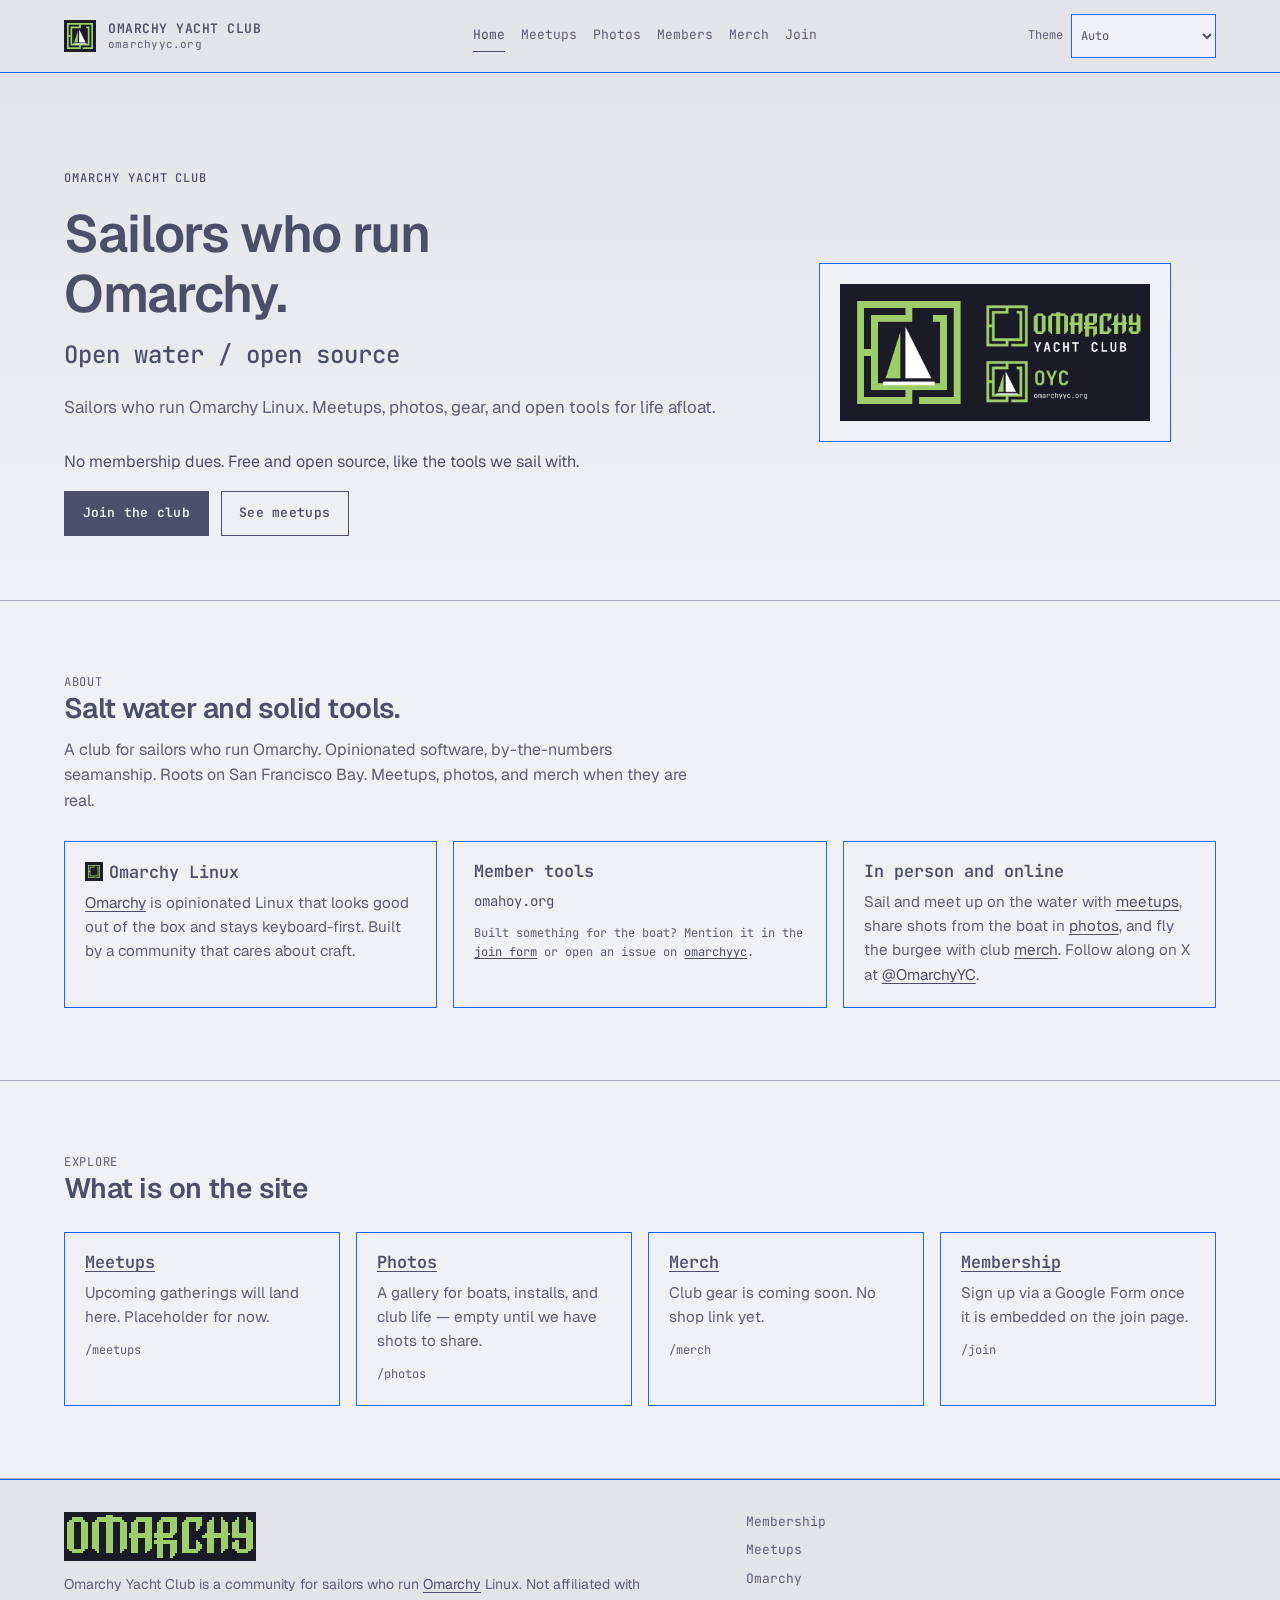
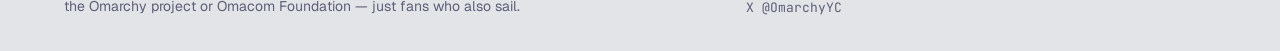
==== index.html @ 872a3eac "Add 'Open water / open source' tagline to home hero" ====
<!DOCTYPE html>
<html lang="en">
<head>
  <meta charset="utf-8">
  <meta name="viewport" content="width=device-width, initial-scale=1, viewport-fit=cover">
  <title>Omarchy Yacht Club</title>
  <meta name="description" content="A club for sailors who run Omarchy Linux — meetups, photos, merch, and membership.">
  <meta name="theme-color" content="#1a1b26">
  <link rel="canonical" href="https://omarchyyc.org/">
  <meta property="og:site_name" content="Omarchy Yacht Club">
  <meta property="og:title" content="Omarchy Yacht Club">
  <meta property="og:description" content="A club for sailors who run Omarchy Linux — meetups, photos, merch, and membership.">
  <meta property="og:type" content="website">
  <meta property="og:url" content="https://omarchyyc.org/">
  <meta property="og:image" content="https://omarchyyc.org/assets/oyc-sheet.png">
  <meta property="og:image:alt" content="Omarchy Yacht Club mark">
  <meta name="twitter:card" content="summary_large_image">
  <meta name="twitter:title" content="Omarchy Yacht Club">
  <meta name="twitter:description" content="A club for sailors who run Omarchy Linux — meetups, photos, merch, and membership.">
  <meta name="twitter:image" content="https://omarchyyc.org/assets/oyc-sheet.png">
  <link rel="icon" href="/assets/oyc-mark.svg" type="image/svg+xml">
  <link rel="icon" href="/assets/oyc-mark.png" type="image/png" sizes="512x512">
  <link rel="apple-touch-icon" href="/assets/oyc-mark.png">
  <link rel="preconnect" href="https://fonts.googleapis.com">
  <link rel="preconnect" href="https://fonts.gstatic.com" crossorigin>
  <link href="https://fonts.googleapis.com/css2?family=Geist:wght@400;500;600;700&family=JetBrains+Mono:wght@400;500;600&display=swap" rel="stylesheet">
  <link rel="stylesheet" href="/css/styles.css">
  <!-- theme-head -->
  <script>
    try {
      const theme = localStorage.getItem('oyc-theme');
      if (["catppuccin","catppuccin-latte","ethereal","everforest","flexoki-light","gruvbox","hackerman","jade-horse","kanagawa","last-horizon","lumon","lupine","matte-black","miasma","nord","retro-82","ristretto","rose-pine","solitude","starship","tokyo-night","vantablack","white"].includes(theme)) document.documentElement.dataset.theme = theme;
    } catch (_) {}
  </script>
  <link rel="stylesheet" href="/css/themes.css">
  <script src="/js/theme.js" defer></script>
  <!-- /theme-head -->
</head><body>
  <a class="skip-link" href="#main">Skip to content</a>
  <header class="site-header">
    <div class="header-inner">
      <a class="brand" href="/">
        <img class="brand-mark" src="/assets/oyc-mark.svg" width="32" height="32" alt="">
        <span class="brand-text">
          <span class="brand-name">Omarchy Yacht Club</span>
          <span class="brand-tag">omarchyyc.org</span>
        </span>
      </a>
      <nav class="nav" aria-label="Primary">
      <a href="/" aria-current="page">Home</a>
      <a href="/meetups">Meetups</a>
      <a href="/photos">Photos</a>
      <a href="/members">Members</a>
      <a href="/merch">Merch</a>
      <a href="/join">Join</a>
      </nav>
      <!-- theme-control -->
      <label class="theme-picker" hidden>Theme
        <select id="theme-select">
<option value="auto">Auto</option>
<option value="catppuccin">Catppuccin</option>
<option value="catppuccin-latte">Catppuccin Latte</option>
<option value="ethereal">Ethereal</option>
<option value="everforest">Everforest</option>
<option value="flexoki-light">Flexoki Light</option>
<option value="gruvbox">Gruvbox</option>
<option value="hackerman">Hackerman</option>
<option value="jade-horse">Jade Horse</option>
<option value="kanagawa">Kanagawa</option>
<option value="last-horizon">Last Horizon</option>
<option value="lumon">Lumon</option>
<option value="lupine">Lupine</option>
<option value="matte-black">Matte Black</option>
<option value="miasma">Miasma</option>
<option value="nord">Nord</option>
<option value="retro-82">Retro 82</option>
<option value="ristretto">Ristretto</option>
<option value="rose-pine">Rosé Pine</option>
<option value="solitude">Solitude</option>
<option value="starship">Starship</option>
<option value="tokyo-night">Tokyo Night</option>
<option value="vantablack">Vantablack</option>
<option value="white">White</option>
        </select>
      </label>
      <!-- /theme-control -->
    </div>
  </header>
  <main id="main">
    <section class="hero">
      <div class="container hero-grid">
        <div>
          <p class="eyebrow">Omarchy Yacht Club</p>
          <h1>Sailors who run Omarchy.</h1>
          <p class="tagline">Open water / open source</p>
          <p class="lede">Sailors who run Omarchy Linux. Meetups, photos, gear, and open tools for life afloat.</p>
          <p class="meta">No membership dues. Free and open source, like the tools we sail with.</p>
          <div class="actions">
            <a class="btn" href="/join">Join the club</a>
            <a class="btn btn-ghost" href="/meetups">See meetups</a>
          </div>
        </div>
        <figure class="hero-art">
          <img src="/assets/oyc-sheet.png" width="640" height="640" alt="Omarchy Yacht Club mark: Omarchy logo with a sail">
        </figure>
      </div>
    </section>

    <section class="section">
      <div class="container">
        <div class="section-header">
          <p class="kicker">About</p>
          <h2>Salt water and solid tools.</h2>
          <p>A club for sailors who run Omarchy. Opinionated software, by-the-numbers seamanship. Roots on San Francisco Bay. Meetups, photos, and merch when they are real.</p>
        </div>
        <div class="card-grid">
          <article class="card">
            <h3><img class="inline-logo" src="/assets/omarchy-logo.svg" width="18" height="18" alt="">Omarchy Linux</h3>
            <p><a href="https://omarchy.org">Omarchy</a> is opinionated Linux that looks good out of the box and stays keyboard-first. Built by a community that cares about craft.</p>
          </article>
          <article class="card">
            <h3>Member tools</h3>
            <!-- Member tools: add a line below, then open a PR or mention it in the join form. -->
            <ul class="tool-list">
              <li><a href="https://omahoy.org">omahoy.org</a></li>
            </ul>
            <p class="meta">Built something for the boat? Mention it in the <a href="/join">join form</a> or open an issue on <a href="https://github.com/shieldsworks/omarchyyc/issues">omarchyyc</a>.</p>
          </article>
          <article class="card">
            <h3>In person and online</h3>
            <p>Sail and meet up on the water with <a href="/meetups">meetups</a>, share shots from the boat in <a href="/photos">photos</a>, and fly the burgee with club <a href="/merch">merch</a>. Follow along on X at <a href="https://x.com/OmarchyYC" rel="me">@OmarchyYC</a>.</p>
          </article>
        </div>
      </div>
    </section>

    <section class="section">
      <div class="container">
        <div class="section-header">
          <p class="kicker">Explore</p>
          <h2>What is on the site</h2>
        </div>
        <div class="card-grid">
          <article class="card">
            <h3><a href="/meetups">Meetups</a></h3>
            <p>Upcoming gatherings will land here. Placeholder for now.</p>
            <p class="meta">/meetups</p>
          </article>
          <article class="card">
            <h3><a href="/photos">Photos</a></h3>
            <p>A gallery for boats, installs, and club life — empty until we have shots to share.</p>
            <p class="meta">/photos</p>
          </article>
          <article class="card">
            <h3><a href="/merch">Merch</a></h3>
            <p>Club gear is coming soon. No shop link yet.</p>
            <p class="meta">/merch</p>
          </article>
          <article class="card">
            <h3><a href="/join">Membership</a></h3>
            <p>Sign up via a Google Form once it is embedded on the join page.</p>
            <p class="meta">/join</p>
          </article>
        </div>
      </div>
    </section>
  </main>
  <footer class="site-footer">
    <div class="footer-inner">
      <div class="footer-brand">
        <img class="wordmark" src="/assets/omarchy-wordmark.svg" width="192" height="44" alt="Omarchy">
        <p class="footer-copy">Omarchy Yacht Club is a community for sailors who run <a href="https://omarchy.org">Omarchy</a> Linux. Not affiliated with the Omarchy project or Omacom Foundation — just fans who also sail.</p>
      </div>
      <div class="footer-links">
        <a href="/join">Membership</a>
        <a href="/meetups">Meetups</a>
        <a href="https://omarchy.org">Omarchy</a>
        <a href="https://x.com/OmarchyYC" rel="me">X @OmarchyYC</a>
      </div>
    </div>
  </footer>
</body>
</html>
---- css/styles.css ----
/* Omarchy Yacht Club — Tokyo Night base, salt-water accents */
:root {
  color-scheme: dark;
  --art-bg: #1a1b26;
  --photo-credit-bg: #0c0e10;
  --photo-credit-text: #c2e7e3;
  --bg-deep: #13141c;
  --bg: #1a1b26;
  --surface: #1f2230;
  --surface-2: #24283b;
  --border-subtle: #24283b;
  --border-strong: #414868;
  --text: #c0caf5;
  --text-secondary: #a9b1d6;
  --text-muted: #8b93b8;
  --brand: #2ac3de;
  --brand-soft: #2ac3de1f;
  --brand-hover: #73daca;
  --brand-foam: #c2e7e3;
  --brand-ink: #0c0e10;
  --radius: 0;
  --font-sans: "Geist", "Geist Variable", system-ui, sans-serif;
  --font-mono: "JetBrains Mono", "JetBrains Mono Variable", ui-monospace, monospace;
  --max: 72rem;
  --pad: clamp(1rem, 4vw, 2rem);
}

*,
*::before,
*::after {
  box-sizing: border-box;
}

html {
  scroll-behavior: smooth;
}

@media (prefers-reduced-motion: reduce) {
  html { scroll-behavior: auto; }
  *, *::before, *::after {
    animation-duration: 0.01ms !important;
    transition-duration: 0.01ms !important;
  }
}

body {
  margin: 0;
  min-height: 100vh;
  display: flex;
  flex-direction: column;
  background: var(--bg);
  color: var(--text);
  font-family: var(--font-sans);
  font-size: 1rem;
  line-height: 1.6;
  -webkit-font-smoothing: antialiased;
}

img, svg {
  display: block;
  max-width: 100%;
  height: auto;
}

a {
  color: var(--brand);
  text-decoration-thickness: 1px;
  text-underline-offset: 0.2em;
}

a:hover {
  color: var(--brand-hover);
}

a:focus-visible,
button:focus-visible,
select:focus-visible {
  outline: 2px solid var(--brand);
  outline-offset: 2px;
}

.skip-link {
  position: absolute;
  left: var(--pad);
  top: -100px;
  z-index: 100;
  padding: 0.5rem 0.75rem;
  background: var(--brand);
  color: var(--brand-ink);
  font-family: var(--font-mono);
  font-size: 0.875rem;
  text-decoration: none;
}

.skip-link:focus {
  top: 0.75rem;
}

.site-header {
  border-bottom: 1px solid var(--border-strong);
  background: var(--bg-deep);
  position: sticky;
  top: 0;
  z-index: 50;
}

.header-inner,
.footer-inner,
.container {
  width: min(100% - 2 * var(--pad), var(--max));
  margin-inline: auto;
}

.header-inner {
  display: flex;
  align-items: center;
  justify-content: space-between;
  gap: 1rem;
  padding: 0.875rem 0;
  flex-wrap: wrap;
}

.brand {
  display: inline-flex;
  align-items: center;
  gap: 0.75rem;
  color: var(--text);
  text-decoration: none;
}

.brand:hover {
  color: var(--brand);
}

.brand-mark {
  width: 2rem;
  height: 2rem;
  flex-shrink: 0;
}

.brand-text {
  display: flex;
  flex-direction: column;
  gap: 0.1rem;
  line-height: 1.1;
}

.brand-name {
  font-family: var(--font-mono);
  font-size: 0.8125rem;
  font-weight: 600;
  letter-spacing: 0.04em;
  text-transform: uppercase;
}

.brand-tag {
  font-family: var(--font-mono);
  font-size: 0.6875rem;
  color: var(--text-muted);
  letter-spacing: 0.02em;
}

.nav {
  display: flex;
  flex-wrap: wrap;
  gap: 0.25rem 1rem;
  font-family: var(--font-mono);
  font-size: 0.8125rem;
}

.nav a {
  color: var(--text-secondary);
  text-decoration: none;
  padding: 0.35rem 0;
  border-bottom: 1px solid transparent;
}

.nav a:hover,
.nav a[aria-current="page"] {
  color: var(--brand);
  border-bottom-color: var(--brand);
}

main {
  flex: 1;
}

.hero {
  padding: clamp(3rem, 10vw, 6rem) 0 clamp(2.5rem, 6vw, 4rem);
  border-bottom: 1px solid var(--border-subtle);
  background:
    linear-gradient(180deg, var(--bg-deep) 0%, var(--bg) 100%);
}

.hero-grid {
  display: grid;
  gap: 2.5rem;
  align-items: center;
}

@media (min-width: 860px) {
  .hero-grid {
    grid-template-columns: 1.2fr 0.8fr;
    gap: 3rem;
  }
}

.eyebrow {
  margin: 0 0 1rem;
  font-family: var(--font-mono);
  font-size: 0.75rem;
  font-weight: 500;
  letter-spacing: 0.08em;
  text-transform: uppercase;
  color: var(--brand);
}

h1, h2, h3 {
  color: var(--text);
  line-height: 1.15;
  font-weight: 600;
  letter-spacing: -0.02em;
}

h1 {
  margin: 0 0 1rem;
  font-size: clamp(2rem, 5vw, 3.25rem);
  max-width: 16ch;
}

h2 {
  margin: 0 0 0.75rem;
  font-size: clamp(1.35rem, 3vw, 1.75rem);
}

h3 {
  margin: 0 0 0.5rem;
  font-size: 1.05rem;
  font-family: var(--font-mono);
  letter-spacing: 0;
}

.tagline {
  margin: -0.25rem 0 1.25rem;
  font-family: var(--font-mono);
  font-size: clamp(1.15rem, 2.5vw, 1.5rem);
  font-weight: 500;
  color: var(--brand);
}

.lede {
  margin: 0 0 1.75rem;
  max-width: 42rem;
  font-size: 1.0625rem;
  color: var(--text-secondary);
}

.hero-art {
  justify-self: center;
  width: min(100%, 22rem);
  padding: 1.25rem;
  background: var(--surface);
  border: 1px solid var(--border-strong);
}

.hero-art img {
  width: 100%;
  image-rendering: auto;
}

.actions {
  display: flex;
  flex-wrap: wrap;
  gap: 0.75rem;
}

.btn {
  display: inline-flex;
  align-items: center;
  justify-content: center;
  gap: 0.5rem;
  padding: 0.7rem 1.1rem;
  border: 1px solid var(--brand);
  border-radius: var(--radius);
  background: var(--brand);
  color: var(--brand-ink);
  font-family: var(--font-mono);
  font-size: 0.8125rem;
  font-weight: 600;
  letter-spacing: 0.02em;
  text-decoration: none;
  cursor: pointer;
}

.btn:hover {
  background: var(--brand-hover);
  border-color: var(--brand-hover);
  color: var(--brand-ink);
}

.btn-ghost {
  background: transparent;
  color: var(--brand);
}

.btn-ghost:hover {
  background: var(--brand-soft);
  color: var(--brand-hover);
}

.section {
  padding: clamp(2.5rem, 6vw, 4.5rem) 0;
  border-bottom: 1px solid var(--border-subtle);
}

.section-header {
  margin-bottom: 1.75rem;
  max-width: 40rem;
}

.section-header p {
  margin: 0;
  color: var(--text-secondary);
}

.card-grid {
  display: grid;
  gap: 1rem;
  grid-template-columns: repeat(auto-fit, minmax(15rem, 1fr));
}

.card {
  padding: 1.25rem;
  background: var(--surface);
  border: 1px solid var(--border-strong);
}

.card p {
  margin: 0;
  color: var(--text-secondary);
  font-size: 0.95rem;
}

.card .meta {
  margin-top: 0.75rem;
  font-family: var(--font-mono);
  font-size: 0.75rem;
  color: var(--text-muted);
}

.placeholder {
  padding: 2rem 1.25rem;
  background: var(--surface);
  border: 1px dashed var(--border-strong);
  color: var(--text-secondary);
}

.placeholder strong {
  display: block;
  margin-bottom: 0.5rem;
  color: var(--text);
  font-family: var(--font-mono);
  font-size: 0.875rem;
  font-weight: 500;
}

.placeholder p {
  margin: 0;
  max-width: 40rem;
}

.photo-grid {
  display: grid;
  gap: 1rem;
  grid-template-columns: repeat(auto-fit, minmax(12rem, 1fr));
}

.photo-slot {
  aspect-ratio: 4 / 3;
  display: grid;
  place-items: center;
  background: var(--surface-2);
  border: 1px dashed var(--border-strong);
  color: var(--text-muted);
  font-family: var(--font-mono);
  font-size: 0.75rem;
  letter-spacing: 0.04em;
  text-transform: uppercase;
}

.form-slot {
  margin-top: 1.5rem;
  padding: 1.25rem;
  background: var(--surface);
  border: 1px solid var(--border-strong);
}

.form-slot iframe {
  width: 100%;
  min-height: 28rem;
  border: 0;
  background: var(--bg-deep);
}

.note {
  margin: 1rem 0 0;
  font-family: var(--font-mono);
  font-size: 0.75rem;
  color: var(--text-muted);
}

.inline-logo {
  display: inline-block;
  width: 1.1em;
  height: 1.1em;
  vertical-align: -0.15em;
  margin-right: 0.35em;
}

.site-footer {
  margin-top: auto;
  border-top: 1px solid var(--border-strong);
  background: var(--bg-deep);
  padding: 2rem 0;
}

.footer-inner {
  display: grid;
  gap: 1.5rem;
}

@media (min-width: 720px) {
  .footer-inner {
    grid-template-columns: 1.4fr 1fr;
    align-items: start;
  }
}

.footer-brand {
  display: flex;
  flex-direction: column;
  gap: 0.75rem;
}

.footer-brand img.wordmark {
  width: min(12rem, 100%);
  height: auto;
}

.footer-copy {
  margin: 0;
  color: var(--text-muted);
  font-size: 0.875rem;
  max-width: 36rem;
}

.footer-links {
  display: flex;
  flex-direction: column;
  gap: 0.5rem;
  font-family: var(--font-mono);
  font-size: 0.8125rem;
}

.footer-links a {
  color: var(--text-secondary);
  text-decoration: none;
}

.footer-links a:hover {
  color: var(--brand);
}

.social-pending {
  color: var(--text-muted);
  font-size: 0.75rem;
}

.kicker {
  font-family: var(--font-mono);
  font-size: 0.75rem;
  letter-spacing: 0.06em;
  text-transform: uppercase;
  color: var(--text-muted);
}

.tool-list {
  margin: 0.5rem 0 0;
  padding: 0;
  list-style: none;
  font-family: var(--font-mono);
  font-size: 0.875rem;
}

.tool-list li {
  margin: 0.25rem 0;
}

.tool-list a {
  text-decoration: none;
}

.tool-list a:hover {
  text-decoration: underline;
}

.card .meta a {
  color: var(--brand);
}

.photo {
  margin: 0;
  aspect-ratio: 4 / 3;
  overflow: hidden;
  border-radius: var(--radius, 8px);
  border: 1px solid var(--border-strong);
}

.photo img {
  width: 100%;
  height: 100%;
  object-fit: cover;
  display: block;
}


.member-grid {
  display: grid;
  gap: 1rem;
  grid-template-columns: repeat(auto-fit, minmax(12rem, 1fr));
}

.member-card {
  display: flex;
  flex-direction: column;
  gap: 0.9rem;
  padding: 1rem;
  background: var(--surface);
  border: 1px solid var(--border-strong);
}

.member-media {
  position: relative;
  aspect-ratio: 1 / 1;
  overflow: hidden;
  background: var(--surface-2);
  border: 1px solid var(--border-subtle);
}

.member-avatar {
  position: absolute;
  inset: 0;
  display: grid;
  place-items: center;
  background: var(--brand-soft);
  color: var(--brand-foam);
  font-family: var(--font-mono);
  font-size: 2.5rem;
  font-weight: 600;
  letter-spacing: 0.04em;
}

.member-photo {
  position: absolute;
  inset: 0;
  width: 100%;
  height: 100%;
  object-fit: contain;
  background: var(--surface-2);
  display: block;
  z-index: 1;
}

.member-photo.is-broken {
  display: none;
}

.member-body h2 {
  margin: 0 0 0.5rem;
  font-size: 1.05rem;
  font-family: var(--font-mono);
  letter-spacing: 0;
  max-width: none;
}

.member-body p {
  margin: 0.35rem 0 0;
  color: var(--text-secondary);
  font-size: 0.9rem;
}

.member-label {
  display: inline-block;
  min-width: 3.25rem;
  margin-right: 0.35rem;
  font-family: var(--font-mono);
  font-size: 0.7rem;
  letter-spacing: 0.04em;
  text-transform: uppercase;
  color: var(--text-muted);
}

.members-empty {
  margin: 0;
  padding: 1.5rem 1.25rem;
  background: var(--surface);
  border: 1px dashed var(--border-strong);
  color: var(--text-secondary);
  max-width: 40rem;
}

.photo { position: relative; }

.photo-credit {
  position: absolute;
  left: 0;
  right: 0;
  bottom: 0;
  padding: 0.5rem 0.75rem;
  background: var(--photo-credit-bg);
  font-family: var(--font-mono);
  font-size: 0.85rem;
  opacity: 0;
  transform: translateY(100%);
  transition: opacity 0.15s ease, transform 0.15s ease;
}

.photo-credit a { color: var(--photo-credit-text); }

.photo:hover .photo-credit,
.photo:focus-within .photo-credit {
  opacity: 1;
  transform: none;
}

@media (hover: none) {
  .photo-credit { opacity: 1; transform: none; }
}

/* Member directory as a list: photo left, profile right */
.member-grid {
  grid-template-columns: 1fr;
  max-width: 44rem;
}

.member-card {
  flex-direction: row;
  align-items: center;
  gap: 1rem;
}

.member-media {
  flex: 0 0 9rem;
  width: 9rem;
  aspect-ratio: 3 / 2;
}

.member-avatar { font-size: 1.75rem; }

@media (max-width: 30rem) {
  .member-media { flex-basis: 6.5rem; width: 6.5rem; }
}

.theme-picker {
  display: flex;
  align-items: center;
  gap: 0.5rem;
  color: var(--text-secondary);
  font-family: var(--font-mono);
  font-size: 0.75rem;
}

.theme-picker[hidden] { display: none; }

.theme-picker select {
  max-width: 11rem;
  min-height: 2.75rem;
  padding: 0.35rem;
  border: 1px solid var(--border-strong);
  border-radius: var(--radius);
  background: var(--surface);
  color: var(--text);
  font: inherit;
}

.brand-mark,
.inline-logo,
.footer-brand img.wordmark {
  background: var(--art-bg);
  padding: 0.2rem;
}
---- css/themes.css ----
/* Generated by scripts/build-themes.py from themes/palettes.json. */
@media (prefers-color-scheme: light) {
:root:not([data-theme]) {
  color-scheme: light;
  --bg: #eff1f5;
  --bg-deep: #e3e4e8;
  --surface: #eff1f5;
  --surface-2: #dce0e8;
  --border-subtle: #acb0be;
  --border-strong: #1e66f5;
  --text: #4c4f69;
  --text-secondary: #5c5f77;
  --text-muted: #5c5f77;
  --brand: #4c4f69;
  --brand-hover: #4c4f69;
  --brand-soft: #dce0e8;
  --brand-foam: #4c4f69;
  --brand-ink: #eff1f5;
}
}
:root[data-theme="catppuccin"] {
  color-scheme: dark;
  --bg: #1e1e2e;
  --bg-deep: #161622;
  --surface: #1e1e2e;
  --surface-2: #313244;
  --border-subtle: #585b70;
  --border-strong: #89b4fa;
  --text: #cdd6f4;
  --text-secondary: #bac2de;
  --text-muted: #bac2de;
  --brand: #89b4fa;
  --brand-hover: #89b4fa;
  --brand-soft: #313244;
  --brand-foam: #cdd6f4;
  --brand-ink: #101019;
}
:root[data-theme="catppuccin-latte"] {
  color-scheme: light;
  --bg: #eff1f5;
  --bg-deep: #e3e4e8;
  --surface: #eff1f5;
  --surface-2: #dce0e8;
  --border-subtle: #acb0be;
  --border-strong: #1e66f5;
  --text: #4c4f69;
  --text-secondary: #5c5f77;
  --text-muted: #5c5f77;
  --brand: #4c4f69;
  --brand-hover: #4c4f69;
  --brand-soft: #dce0e8;
  --brand-foam: #4c4f69;
  --brand-ink: #eff1f5;
}
:root[data-theme="ethereal"] {
  color-scheme: dark;
  --bg: #060B1E;
  --bg-deep: #040816;
  --surface: #060B1E;
  --surface-2: #131a3a;
  --border-subtle: #6d7db6;
  --border-strong: #6d7db6;
  --text: #ffcead;
  --text-secondary: #c9b8a6;
  --text-muted: #c9b8a6;
  --brand: #7d82d9;
  --brand-hover: #7d82d9;
  --brand-soft: #131a3a;
  --brand-foam: #ffcead;
  --brand-ink: #030610;
}
:root[data-theme="everforest"] {
  color-scheme: dark;
  --bg: #2d353b;
  --bg-deep: #21272c;
  --surface: #2d353b;
  --surface-2: #343f44;
  --border-subtle: #475258;
  --border-strong: #7fbbb3;
  --text: #d3c6aa;
  --text-secondary: #d3c6aa;
  --text-muted: #d3c6aa;
  --brand: #7fbbb3;
  --brand-hover: #7fbbb3;
  --brand-soft: #343f44;
  --brand-foam: #d3c6aa;
  --brand-ink: #181d20;
}
:root[data-theme="flexoki-light"] {
  color-scheme: light;
  --bg: #FFFCF0;
  --bg-deep: #f2efe4;
  --surface: #FFFCF0;
  --surface-2: #E6E4D9;
  --border-subtle: #B7B5AC;
  --border-strong: #205EA6;
  --text: #100F0F;
  --text-secondary: #403E3C;
  --text-muted: #403E3C;
  --brand: #205EA6;
  --brand-hover: #205EA6;
  --brand-soft: #E6E4D9;
  --brand-foam: #100F0F;
  --brand-ink: #FFFCF0;
}
:root[data-theme="gruvbox"] {
  color-scheme: dark;
  --bg: #282828;
  --bg-deep: #1e1e1e;
  --surface: #282828;
  --surface-2: #3c3836;
  --border-subtle: #665c54;
  --border-strong: #7daea3;
  --text: #d4be98;
  --text-secondary: #bdae93;
  --text-muted: #bdae93;
  --brand: #7daea3;
  --brand-hover: #7daea3;
  --brand-soft: #3c3836;
  --brand-foam: #d4be98;
  --brand-ink: #161616;
}
:root[data-theme="hackerman"] {
  color-scheme: dark;
  --bg: #0B0C16;
  --bg-deep: #080910;
  --surface: #0B0C16;
  --surface-2: #151828;
  --border-subtle: #2d3450;
  --border-strong: #82FB9C;
  --text: #ddf7ff;
  --text-secondary: #b5c5db;
  --text-muted: #b5c5db;
  --brand: #82FB9C;
  --brand-hover: #82FB9C;
  --brand-soft: #151828;
  --brand-foam: #ddf7ff;
  --brand-ink: #06060c;
}
:root[data-theme="jade-horse"] {
  color-scheme: dark;
  --bg: #142620;
  --bg-deep: #0f1e19;
  --surface: #142620;
  --surface-2: #203b31;
  --border-subtle: #64887b;
  --border-strong: #64887b;
  --text: #dfede5;
  --text-secondary: #bed6c9;
  --text-muted: #bed6c9;
  --brand: #8bcbb1;
  --brand-hover: #8bcbb1;
  --brand-soft: #203b31;
  --brand-foam: #dfede5;
  --brand-ink: #0a1713;
}
:root[data-theme="kanagawa"] {
  color-scheme: dark;
  --bg: #1f1f28;
  --bg-deep: #17171e;
  --surface: #1f1f28;
  --surface-2: #223249;
  --border-subtle: #54546D;
  --border-strong: #dcd7ba;
  --text: #dcd7ba;
  --text-secondary: #c8c093;
  --text-muted: #c8c093;
  --brand: #dcd7ba;
  --brand-hover: #dcd7ba;
  --brand-soft: #223249;
  --brand-foam: #dcd7ba;
  --brand-ink: #111116;
}
:root[data-theme="last-horizon"] {
  color-scheme: dark;
  --bg: #0c0b0c;
  --bg-deep: #090809;
  --surface: #0c0b0c;
  --surface-2: #0c0b0c;
  --border-subtle: #584e51;
  --border-strong: #b59790;
  --text: #FAFCFB;
  --text-secondary: #cfd3cd;
  --text-muted: #cfd3cd;
  --brand: #b59790;
  --brand-hover: #b59790;
  --brand-soft: #0c0b0c;
  --brand-foam: #FAFCFB;
  --brand-ink: #060606;
}
:root[data-theme="lumon"] {
  color-scheme: dark;
  --bg: #16242d;
  --bg-deep: #101b21;
  --surface: #16242d;
  --surface-2: #1b2d40;
  --border-subtle: #304860;
  --border-strong: #8bc9eb;
  --text: #d6e2ee;
  --text-secondary: #d6e2ee;
  --text-muted: #d6e2ee;
  --brand: #8bc9eb;
  --brand-hover: #8bc9eb;
  --brand-soft: #1b2d40;
  --brand-foam: #d6e2ee;
  --brand-ink: #0b1216;
}
:root[data-theme="lupine"] {
  color-scheme: light;
  --bg: #fafafa;
  --bg-deep: #ececec;
  --surface: #fafafa;
  --surface-2: #f5f5f5;
  --border-subtle: #9e9e9e;
  --border-strong: #3264eb;
  --text: #212121;
  --text-secondary: #424242;
  --text-muted: #424242;
  --brand: #4a2fd0;
  --brand-hover: #4a2fd0;
  --brand-soft: #f5f5f5;
  --brand-foam: #212121;
  --brand-ink: #fafafa;
}
:root[data-theme="matte-black"] {
  color-scheme: dark;
  --bg: #121212;
  --bg-deep: #0d0d0d;
  --surface: #121212;
  --surface-2: #1e1e1e;
  --border-subtle: #333333;
  --border-strong: #e68e0d;
  --text: #bebebe;
  --text-secondary: #8a8a8d;
  --text-muted: #8a8a8d;
  --brand: #e68e0d;
  --brand-hover: #e68e0d;
  --brand-soft: #1e1e1e;
  --brand-foam: #bebebe;
  --brand-ink: #090909;
}
:root[data-theme="miasma"] {
  color-scheme: dark;
  --bg: #222222;
  --bg-deep: #191919;
  --surface: #222222;
  --surface-2: #2c2c2c;
  --border-subtle: #666666;
  --border-strong: #78824b;
  --text: #c2c2b0;
  --text-secondary: #c2c2b0;
  --text-muted: #c2c2b0;
  --brand: #c9a554;
  --brand-hover: #c9a554;
  --brand-soft: #2c2c2c;
  --brand-foam: #c2c2b0;
  --brand-ink: #121212;
}
:root[data-theme="nord"] {
  color-scheme: dark;
  --bg: #2e3440;
  --bg-deep: #222730;
  --surface: #2e3440;
  --surface-2: #3b4252;
  --border-subtle: #4c566a;
  --border-strong: #81a1c1;
  --text: #d8dee9;
  --text-secondary: #adb5c4;
  --text-muted: #adb5c4;
  --brand: #88c0d0;
  --brand-hover: #88c0d0;
  --brand-soft: #3b4252;
  --brand-foam: #d8dee9;
  --brand-ink: #191c23;
}
:root[data-theme="retro-82"] {
  color-scheme: dark;
  --bg: #05182e;
  --bg-deep: #031222;
  --surface: #05182e;
  --surface-2: #0a2540;
  --border-subtle: #2a6b78;
  --border-strong: #faa968;
  --text: #f6dcac;
  --text-secondary: #a7c9c6;
  --text-muted: #a7c9c6;
  --brand: #faa968;
  --brand-hover: #faa968;
  --brand-soft: #0a2540;
  --brand-foam: #f6dcac;
  --brand-ink: #020c17;
}
:root[data-theme="ristretto"] {
  color-scheme: dark;
  --bg: #2c2525;
  --bg-deep: #211b1b;
  --surface: #2c2525;
  --surface-2: #3d2f2a;
  --border-subtle: #72696a;
  --border-strong: #f38d70;
  --text: #e6d9db;
  --text-secondary: #c3b7b8;
  --text-muted: #c3b7b8;
  --brand: #f38d70;
  --brand-hover: #f38d70;
  --brand-soft: #3d2f2a;
  --brand-foam: #e6d9db;
  --brand-ink: #181414;
}
:root[data-theme="rose-pine"] {
  color-scheme: light;
  --bg: #faf4ed;
  --bg-deep: #ede7e1;
  --surface: #faf4ed;
  --surface-2: #f2e9e1;
  --border-subtle: #cecacd;
  --border-strong: #575279;
  --text: #575279;
  --text-secondary: #575279;
  --text-muted: #575279;
  --brand: #286983;
  --brand-hover: #286983;
  --brand-soft: #f2e9e1;
  --brand-foam: #575279;
  --brand-ink: #faf4ed;
}
:root[data-theme="solitude"] {
  color-scheme: dark;
  --bg: #101315;
  --bg-deep: #0c0e10;
  --surface: #101315;
  --surface-2: #101315;
  --border-subtle: #4b4e55;
  --border-strong: #798186;
  --text: #cacccc;
  --text-secondary: #cbc2be;
  --text-muted: #cbc2be;
  --brand: #798186;
  --brand-hover: #798186;
  --brand-soft: #101315;
  --brand-foam: #cacccc;
  --brand-ink: #080a0b;
}
:root[data-theme="starship"] {
  color-scheme: dark;
  --bg: #1c1c1e;
  --bg-deep: #161618;
  --surface: #1c1c1e;
  --surface-2: #2c2c2e;
  --border-subtle: #8e8e93;
  --border-strong: #8e8e93;
  --text: #f5f5f7;
  --text-secondary: #fbfbfd;
  --text-muted: #fbfbfd;
  --brand: #ff9f0a;
  --brand-hover: #ff9f0a;
  --brand-soft: #2c2c2e;
  --brand-foam: #f5f5f7;
  --brand-ink: #0e0e10;
}
:root[data-theme="tokyo-night"] {
  color-scheme: dark;
  --bg: #1a1b26;
  --bg-deep: #13141c;
  --surface: #1a1b26;
  --surface-2: #24283b;
  --border-subtle: #414868;
  --border-strong: #7aa2f7;
  --text: #a9b1d6;
  --text-secondary: #b4bee6;
  --text-muted: #b4bee6;
  --brand: #7aa2f7;
  --brand-hover: #7aa2f7;
  --brand-soft: #24283b;
  --brand-foam: #a9b1d6;
  --brand-ink: #0e0e14;
}
:root[data-theme="vantablack"] {
  color-scheme: dark;
  --bg: #000000;
  --bg-deep: #090909;
  --surface: #000000;
  --surface-2: #1a1a1a;
  --border-subtle: #7a7a7a;
  --border-strong: #7a7a7a;
  --text: #ffffff;
  --text-secondary: #ececec;
  --text-muted: #ececec;
  --brand: #8d8d8d;
  --brand-hover: #8d8d8d;
  --brand-soft: #1a1a1a;
  --brand-foam: #ffffff;
  --brand-ink: #000000;
}
:root[data-theme="white"] {
  color-scheme: light;
  --bg: #ffffff;
  --bg-deep: #f5f5f5;
  --surface: #ffffff;
  --surface-2: #c0c0c0;
  --border-subtle: #808080;
  --border-strong: #000000;
  --text: #000000;
  --text-secondary: #000000;
  --text-muted: #000000;
  --brand: #3e3e3e;
  --brand-hover: #3e3e3e;
  --brand-soft: #c0c0c0;
  --brand-foam: #000000;
  --brand-ink: #ffffff;
}
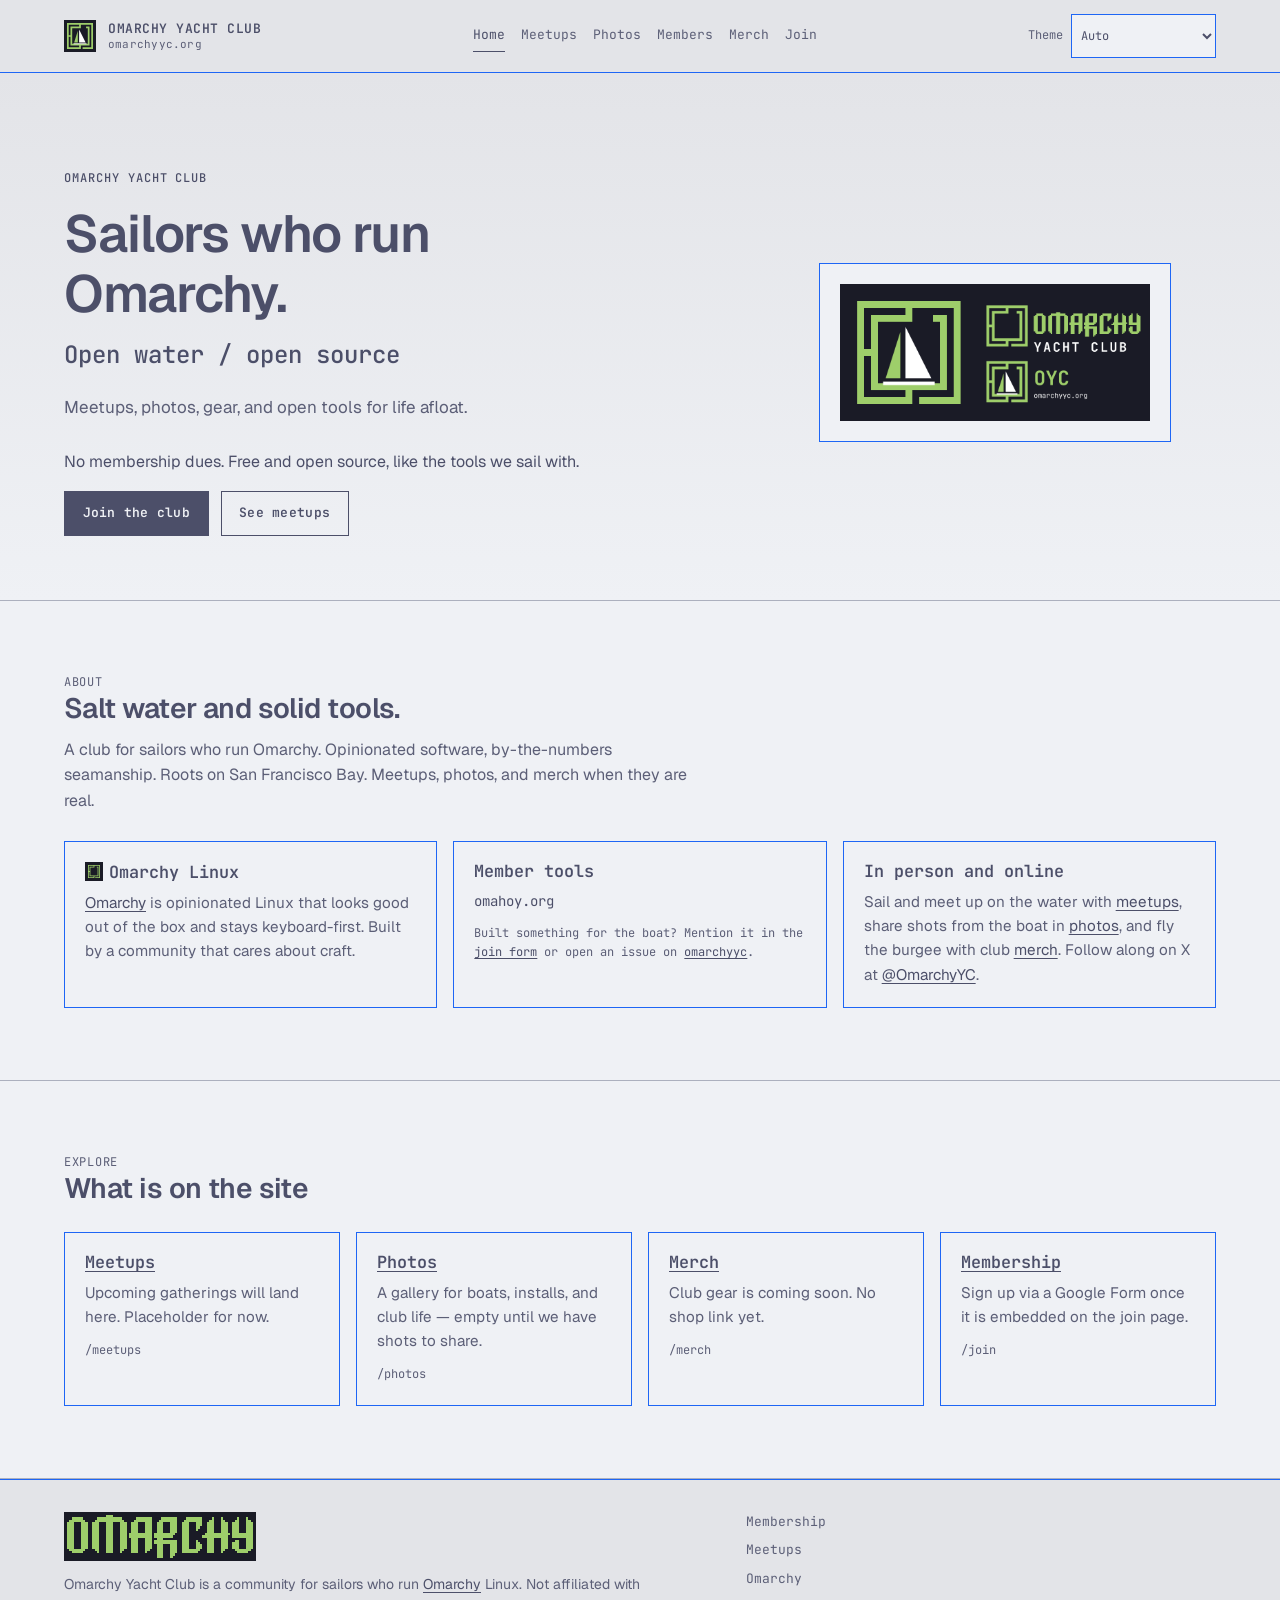
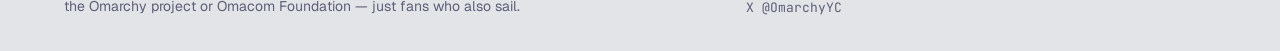
==== commit 197faf78: "Home: remove duplicated 'Sailors who run Omarchy' from hero lede" ====
--- a/index.html
+++ b/index.html
@@ -93,7 +93,7 @@
           <p class="eyebrow">Omarchy Yacht Club</p>
           <h1>Sailors who run Omarchy.</h1>
           <p class="tagline">Open water / open source</p>
-          <p class="lede">Sailors who run Omarchy Linux. Meetups, photos, gear, and open tools for life afloat.</p>
+          <p class="lede">Meetups, photos, gear, and open tools for life afloat.</p>
           <p class="meta">No membership dues. Free and open source, like the tools we sail with.</p>
           <div class="actions">
             <a class="btn" href="/join">Join the club</a>
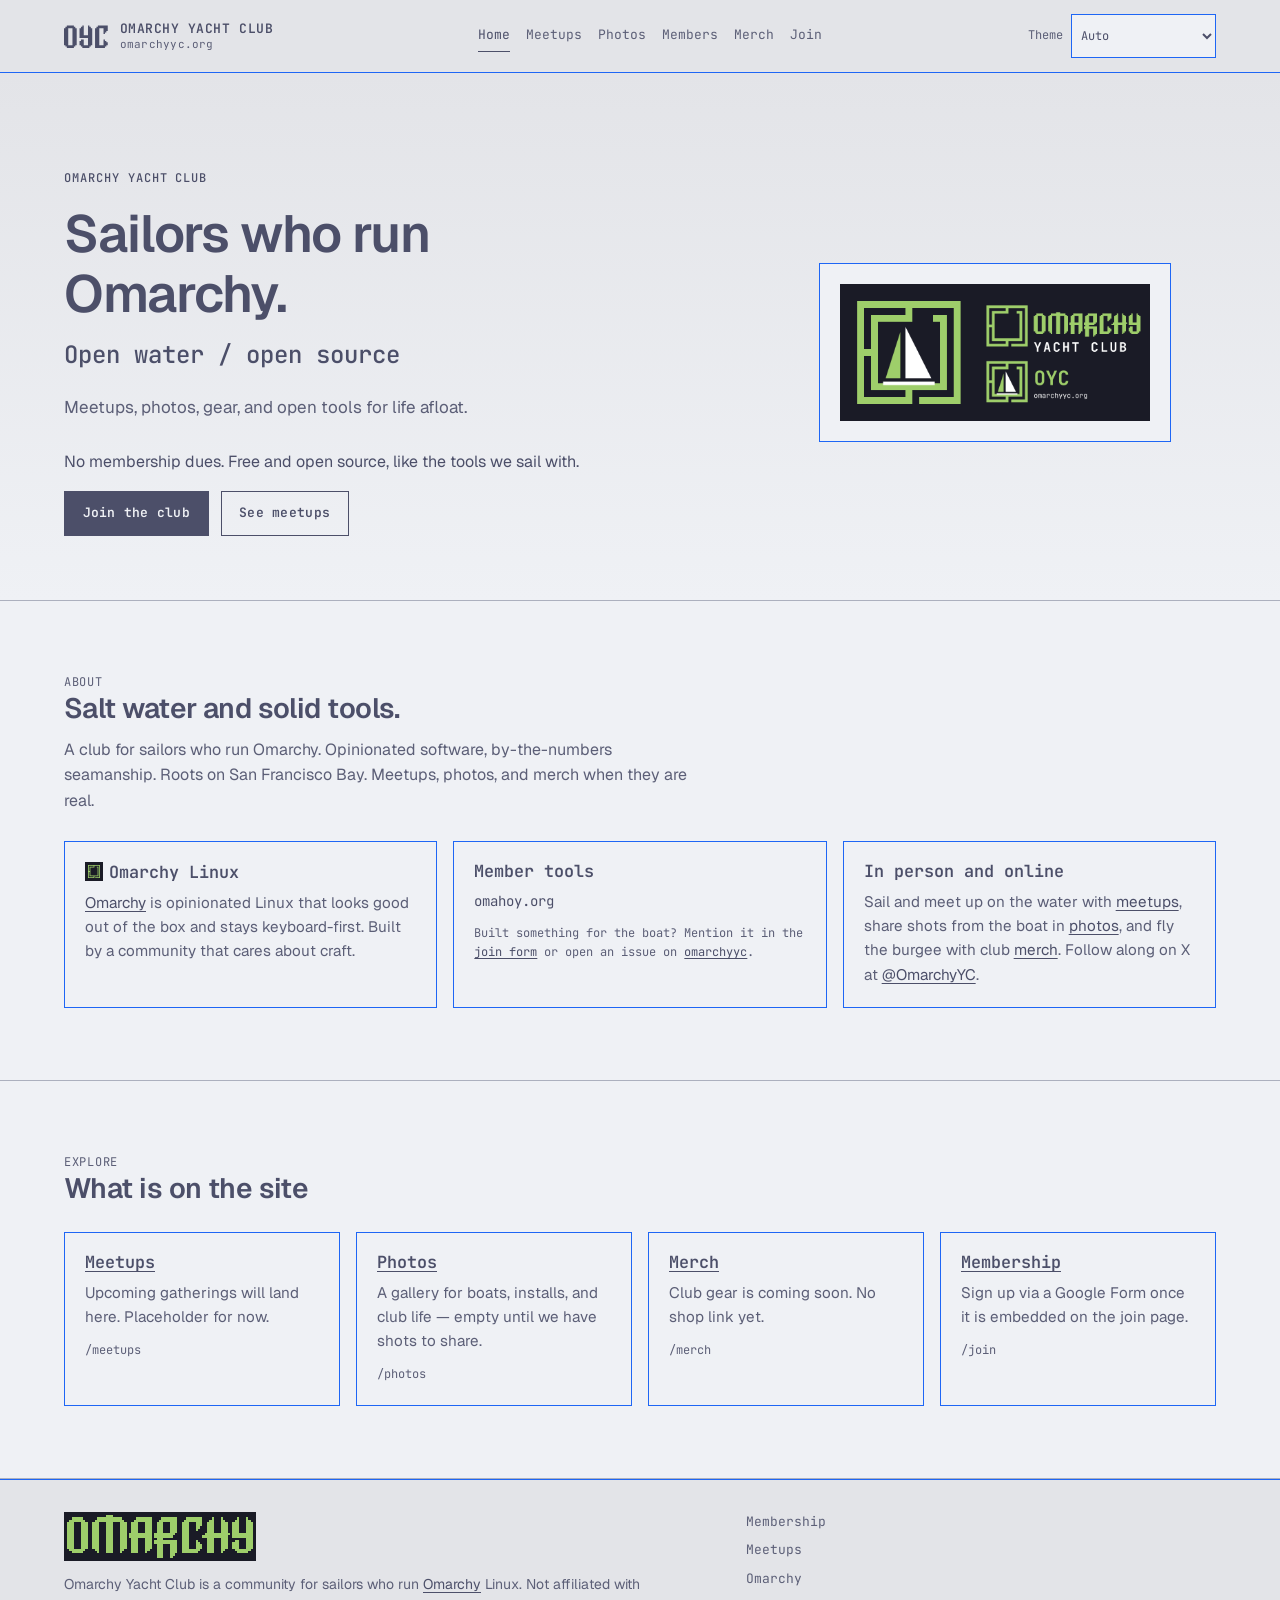
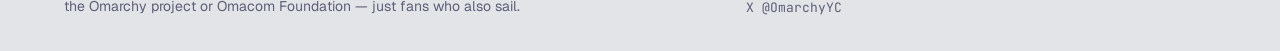
==== commit 25b4944f: "Use new OYC glyph logo as header mark and favicon" ====
--- a/index.html
+++ b/index.html
@@ -18,9 +18,9 @@
   <meta name="twitter:title" content="Omarchy Yacht Club">
   <meta name="twitter:description" content="A club for sailors who run Omarchy Linux — meetups, photos, merch, and membership.">
   <meta name="twitter:image" content="https://omarchyyc.org/assets/oyc-sheet.png">
-  <link rel="icon" href="/assets/oyc-mark.svg" type="image/svg+xml">
-  <link rel="icon" href="/assets/oyc-mark.png" type="image/png" sizes="512x512">
-  <link rel="apple-touch-icon" href="/assets/oyc-mark.png">
+  <link rel="icon" href="/assets/oyc-logo.svg" type="image/svg+xml">
+  <link rel="icon" href="/assets/oyc-logo.png" type="image/png" sizes="512x512">
+  <link rel="apple-touch-icon" href="/assets/oyc-logo.png">
   <link rel="preconnect" href="https://fonts.googleapis.com">
   <link rel="preconnect" href="https://fonts.gstatic.com" crossorigin>
   <link href="https://fonts.googleapis.com/css2?family=Geist:wght@400;500;600;700&family=JetBrains+Mono:wght@400;500;600&display=swap" rel="stylesheet">
@@ -40,7 +40,7 @@
   <header class="site-header">
     <div class="header-inner">
       <a class="brand" href="/">
-        <img class="brand-mark" src="/assets/oyc-mark.svg" width="32" height="32" alt="">
+        <svg class="brand-mark" viewBox="0 0 465 255" fill="currentColor" aria-hidden="true" focusable="false"><path fill-rule="evenodd" clip-rule="evenodd" transform="translate(0 0)"  d="m105 30.002h15v14.997h15v180.001h-15v15h-15v15.002h-75v-15.002h-15v-15h-15v-180.001h15v-14.997h15v-15.002h75zm-60 194.998h45v-179.998h-45z"/><path fill-rule="evenodd" clip-rule="evenodd" transform="translate(-915 0)"  d="m1125 119.999h45v-104.999h15v15h15v15h15v180h-15v15h-15v15.002l-75-.002v-15h-15v-15h-15v-45.001h15v-14.997-.002h30v60h45v-75h-90v-105.001h15v-14.997h15v-15.002h15z"/><path fill-rule="evenodd" clip-rule="evenodd" transform="translate(-420 0)"  d="m885 75h-15v15h-15v15h-15v-59.998h-45v179.998h45v-59.998h15v14.997h15v15.001h15v30h-15v15h-15v15.002l-105-.002v-210.001h14.998v-14.997h15.002v-15.002h105z"/></svg>
         <span class="brand-text">
           <span class="brand-name">Omarchy Yacht Club</span>
           <span class="brand-tag">omarchyyc.org</span>
--- a/css/styles.css
+++ b/css/styles.css
@@ -133,8 +133,9 @@
 }
 
 .brand-mark {
-  width: 2rem;
-  height: 2rem;
+  width: auto;
+  height: 1.5rem;
+  aspect-ratio: 465 / 255;
   flex-shrink: 0;
 }
 
@@ -683,7 +684,6 @@
   font: inherit;
 }
 
-.brand-mark,
 .inline-logo,
 .footer-brand img.wordmark {
   background: var(--art-bg);
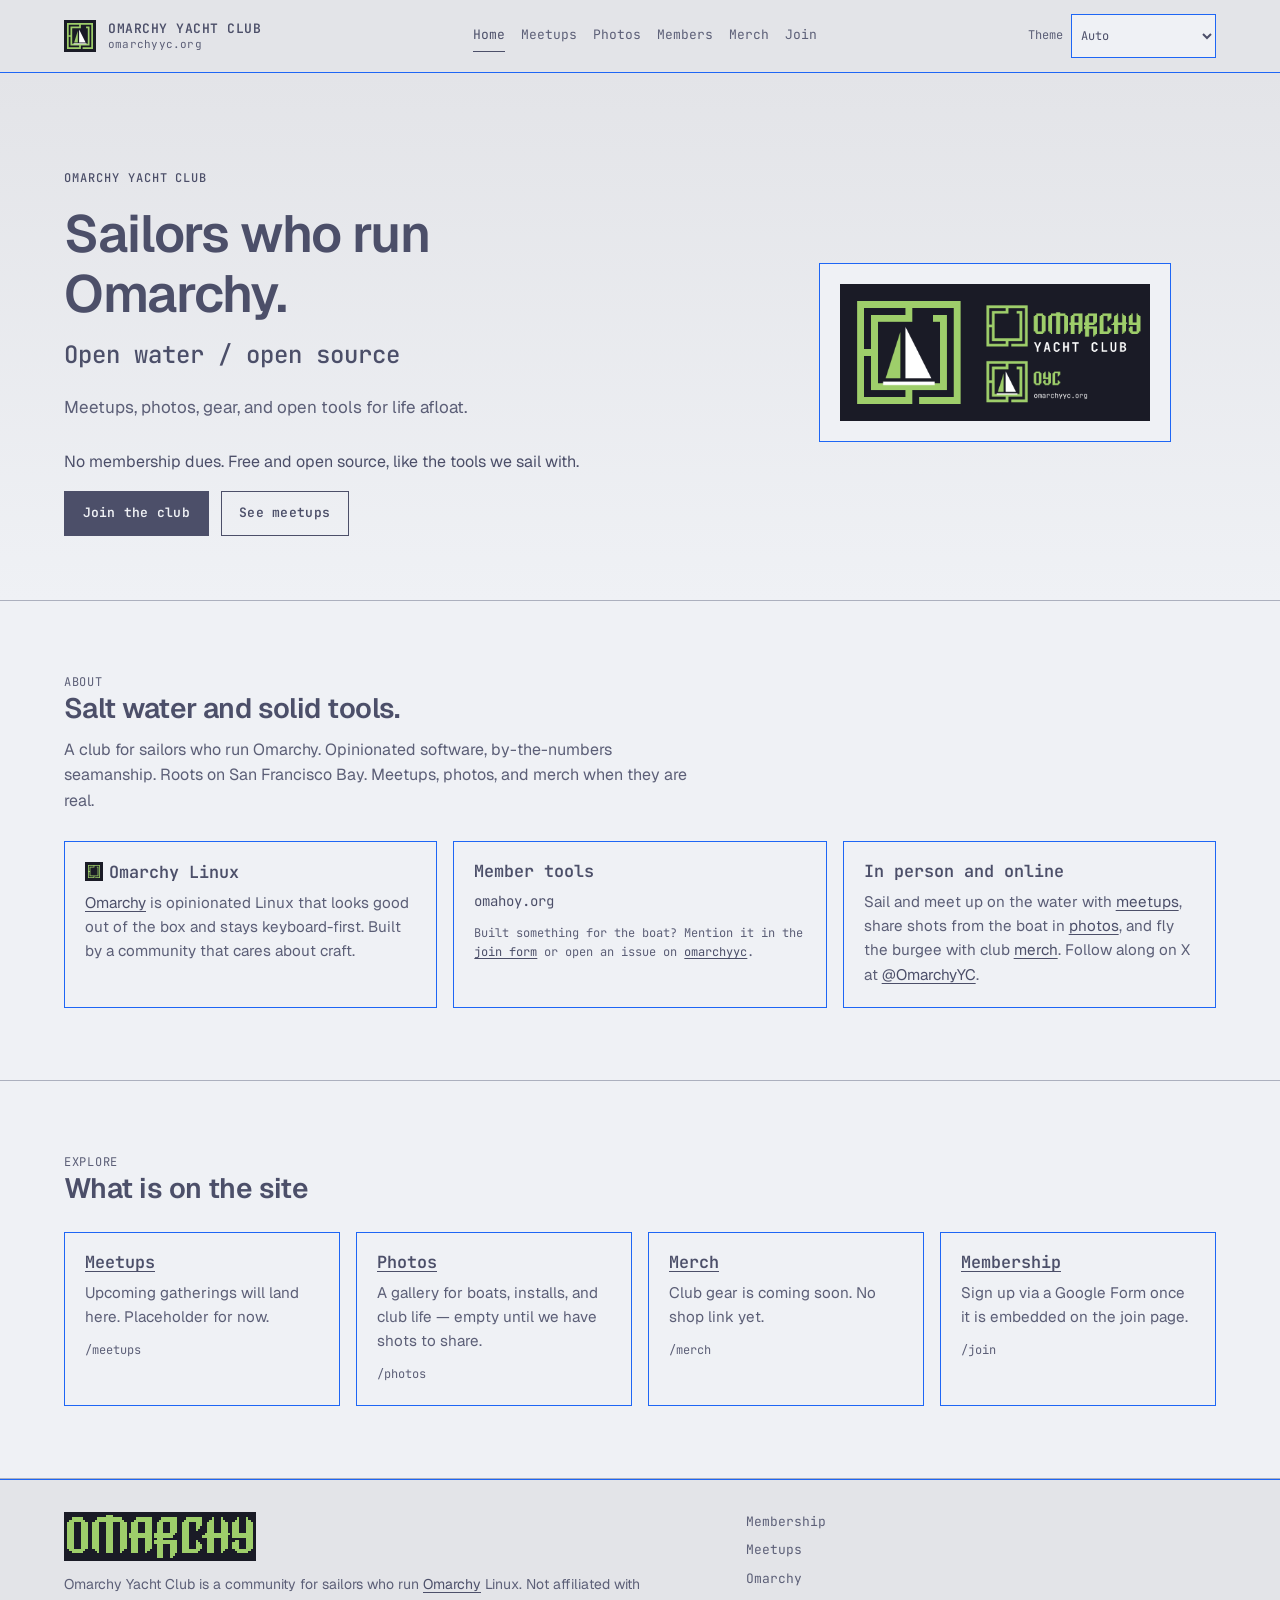
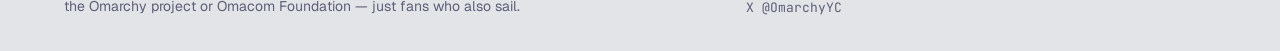
==== commit a02984e8: "Restore green sail mark as header/favicon; use OYC glyphs in logo sheet" ====
--- a/index.html
+++ b/index.html
@@ -18,9 +18,9 @@
   <meta name="twitter:title" content="Omarchy Yacht Club">
   <meta name="twitter:description" content="A club for sailors who run Omarchy Linux — meetups, photos, merch, and membership.">
   <meta name="twitter:image" content="https://omarchyyc.org/assets/oyc-sheet.png">
-  <link rel="icon" href="/assets/oyc-logo.svg" type="image/svg+xml">
-  <link rel="icon" href="/assets/oyc-logo.png" type="image/png" sizes="512x512">
-  <link rel="apple-touch-icon" href="/assets/oyc-logo.png">
+  <link rel="icon" href="/assets/oyc-mark.svg" type="image/svg+xml">
+  <link rel="icon" href="/assets/oyc-mark.png" type="image/png" sizes="512x512">
+  <link rel="apple-touch-icon" href="/assets/oyc-mark.png">
   <link rel="preconnect" href="https://fonts.googleapis.com">
   <link rel="preconnect" href="https://fonts.gstatic.com" crossorigin>
   <link href="https://fonts.googleapis.com/css2?family=Geist:wght@400;500;600;700&family=JetBrains+Mono:wght@400;500;600&display=swap" rel="stylesheet">
@@ -40,7 +40,7 @@
   <header class="site-header">
     <div class="header-inner">
       <a class="brand" href="/">
-        <svg class="brand-mark" viewBox="0 0 465 255" fill="currentColor" aria-hidden="true" focusable="false"><path fill-rule="evenodd" clip-rule="evenodd" transform="translate(0 0)"  d="m105 30.002h15v14.997h15v180.001h-15v15h-15v15.002h-75v-15.002h-15v-15h-15v-180.001h15v-14.997h15v-15.002h75zm-60 194.998h45v-179.998h-45z"/><path fill-rule="evenodd" clip-rule="evenodd" transform="translate(-915 0)"  d="m1125 119.999h45v-104.999h15v15h15v15h15v180h-15v15h-15v15.002l-75-.002v-15h-15v-15h-15v-45.001h15v-14.997-.002h30v60h45v-75h-90v-105.001h15v-14.997h15v-15.002h15z"/><path fill-rule="evenodd" clip-rule="evenodd" transform="translate(-420 0)"  d="m885 75h-15v15h-15v15h-15v-59.998h-45v179.998h45v-59.998h15v14.997h15v15.001h15v30h-15v15h-15v15.002l-105-.002v-210.001h14.998v-14.997h15.002v-15.002h105z"/></svg>
+        <img class="brand-mark" src="/assets/oyc-mark.svg" width="32" height="32" alt="">
         <span class="brand-text">
           <span class="brand-name">Omarchy Yacht Club</span>
           <span class="brand-tag">omarchyyc.org</span>
--- a/css/styles.css
+++ b/css/styles.css
@@ -133,9 +133,8 @@
 }
 
 .brand-mark {
-  width: auto;
-  height: 1.5rem;
-  aspect-ratio: 465 / 255;
+  width: 2rem;
+  height: 2rem;
   flex-shrink: 0;
 }
 
@@ -684,6 +683,7 @@
   font: inherit;
 }
 
+.brand-mark,
 .inline-logo,
 .footer-brand img.wordmark {
   background: var(--art-bg);
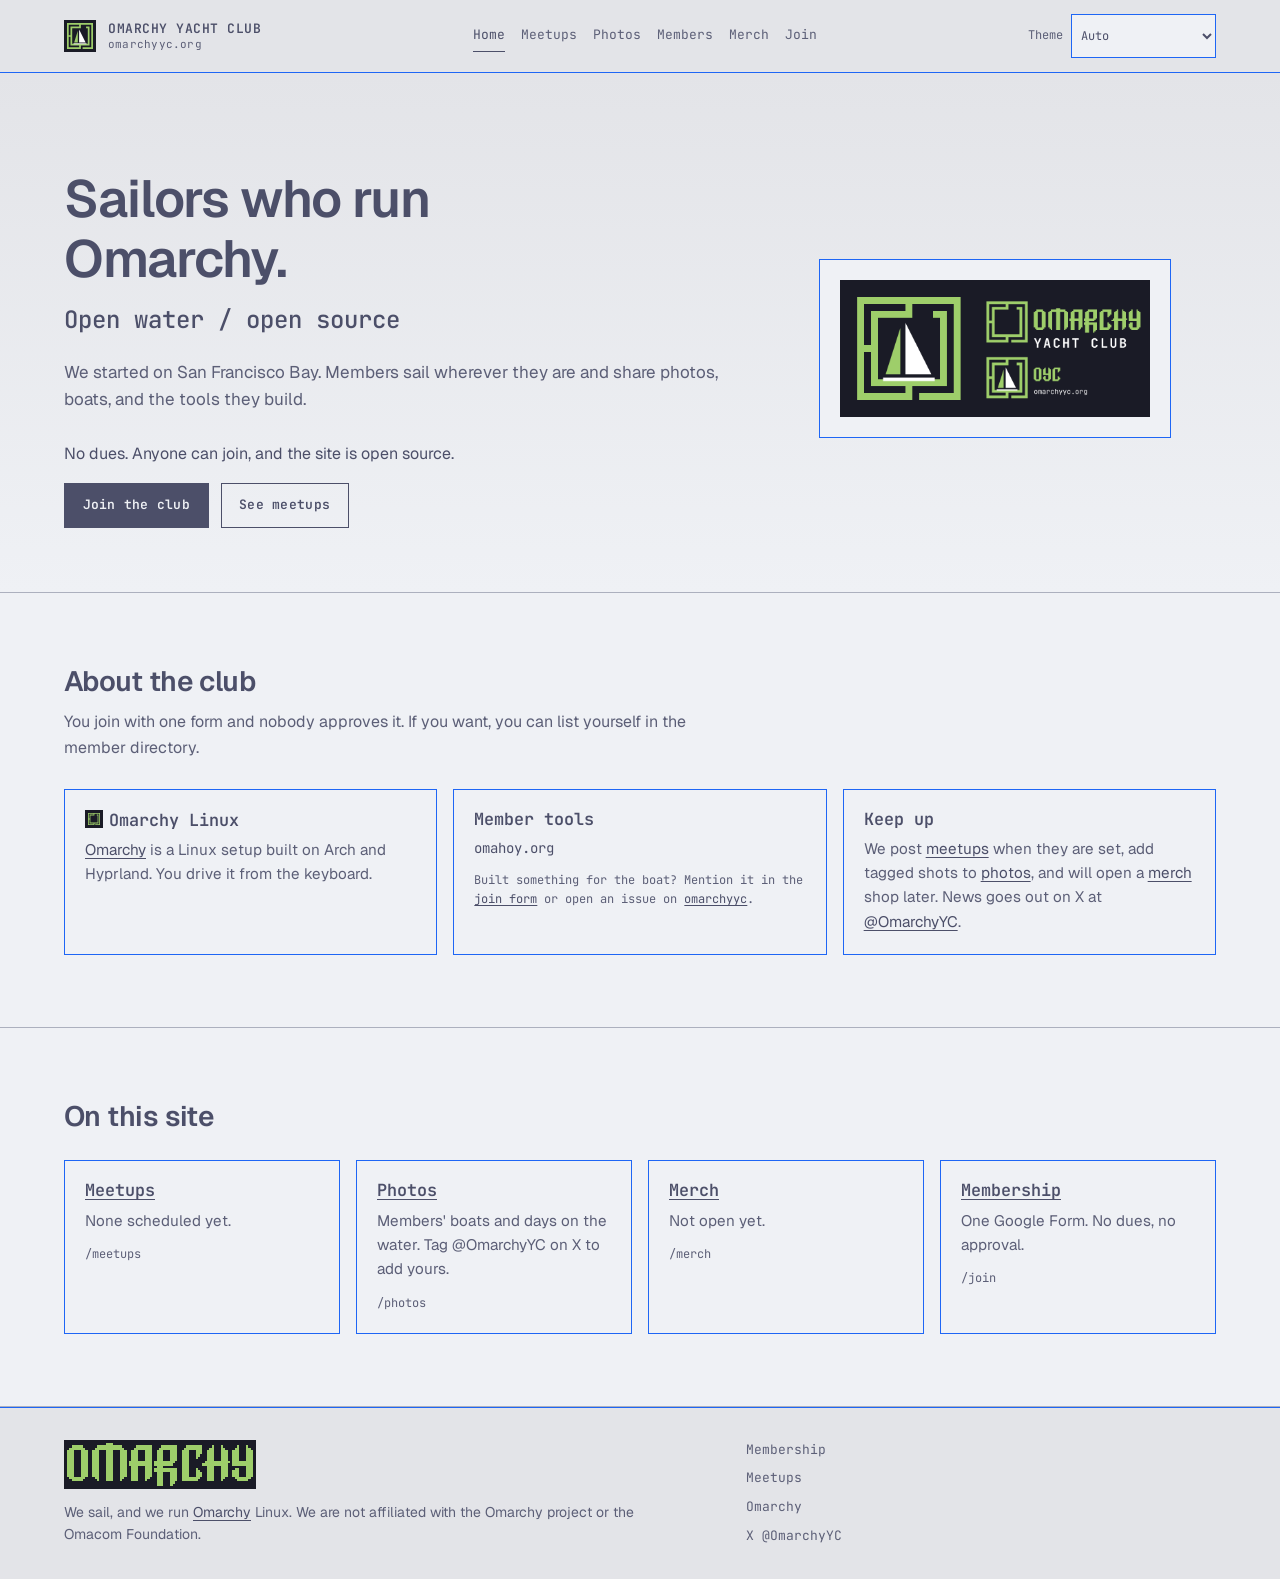
==== commit 19dd11c3: "Rewrite site copy: plainer club voice, cut repetition, add four slogans" ====
--- a/index.html
+++ b/index.html
@@ -4,19 +4,19 @@
   <meta charset="utf-8">
   <meta name="viewport" content="width=device-width, initial-scale=1, viewport-fit=cover">
   <title>Omarchy Yacht Club</title>
-  <meta name="description" content="A club for sailors who run Omarchy Linux — meetups, photos, merch, and membership.">
+  <meta name="description" content="A free club for sailors who run Omarchy Linux. No dues. Member directory, photos, and meetups.">
   <meta name="theme-color" content="#1a1b26">
   <link rel="canonical" href="https://omarchyyc.org/">
   <meta property="og:site_name" content="Omarchy Yacht Club">
   <meta property="og:title" content="Omarchy Yacht Club">
-  <meta property="og:description" content="A club for sailors who run Omarchy Linux — meetups, photos, merch, and membership.">
+  <meta property="og:description" content="A free club for sailors who run Omarchy Linux. No dues. Member directory, photos, and meetups.">
   <meta property="og:type" content="website">
   <meta property="og:url" content="https://omarchyyc.org/">
   <meta property="og:image" content="https://omarchyyc.org/assets/oyc-sheet.png">
   <meta property="og:image:alt" content="Omarchy Yacht Club mark">
   <meta name="twitter:card" content="summary_large_image">
   <meta name="twitter:title" content="Omarchy Yacht Club">
-  <meta name="twitter:description" content="A club for sailors who run Omarchy Linux — meetups, photos, merch, and membership.">
+  <meta name="twitter:description" content="A free club for sailors who run Omarchy Linux. No dues. Member directory, photos, and meetups.">
   <meta name="twitter:image" content="https://omarchyyc.org/assets/oyc-sheet.png">
   <link rel="icon" href="/assets/oyc-mark.svg" type="image/svg+xml">
   <link rel="icon" href="/assets/oyc-mark.png" type="image/png" sizes="512x512">
@@ -90,11 +90,10 @@
     <section class="hero">
       <div class="container hero-grid">
         <div>
-          <p class="eyebrow">Omarchy Yacht Club</p>
           <h1>Sailors who run Omarchy.</h1>
           <p class="tagline">Open water / open source</p>
-          <p class="lede">Meetups, photos, gear, and open tools for life afloat.</p>
-          <p class="meta">No membership dues. Free and open source, like the tools we sail with.</p>
+          <p class="lede">We started on San Francisco Bay. Members sail wherever they are and share photos, boats, and the tools they build.</p>
+          <p class="meta">No dues. Anyone can join, and the site is open source.</p>
           <div class="actions">
             <a class="btn" href="/join">Join the club</a>
             <a class="btn btn-ghost" href="/meetups">See meetups</a>
@@ -109,14 +108,13 @@
     <section class="section">
       <div class="container">
         <div class="section-header">
-          <p class="kicker">About</p>
-          <h2>Salt water and solid tools.</h2>
-          <p>A club for sailors who run Omarchy. Opinionated software, by-the-numbers seamanship. Roots on San Francisco Bay. Meetups, photos, and merch when they are real.</p>
+          <h2>About the club</h2>
+          <p>You join with one form and nobody approves it. If you want, you can list yourself in the member directory.</p>
         </div>
         <div class="card-grid">
           <article class="card">
             <h3><img class="inline-logo" src="/assets/omarchy-logo.svg" width="18" height="18" alt="">Omarchy Linux</h3>
-            <p><a href="https://omarchy.org">Omarchy</a> is opinionated Linux that looks good out of the box and stays keyboard-first. Built by a community that cares about craft.</p>
+            <p><a href="https://omarchy.org">Omarchy</a> is a Linux setup built on Arch and Hyprland. You drive it from the keyboard.</p>
           </article>
           <article class="card">
             <h3>Member tools</h3>
@@ -127,8 +125,8 @@
             <p class="meta">Built something for the boat? Mention it in the <a href="/join">join form</a> or open an issue on <a href="https://github.com/shieldsworks/omarchyyc/issues">omarchyyc</a>.</p>
           </article>
           <article class="card">
-            <h3>In person and online</h3>
-            <p>Sail and meet up on the water with <a href="/meetups">meetups</a>, share shots from the boat in <a href="/photos">photos</a>, and fly the burgee with club <a href="/merch">merch</a>. Follow along on X at <a href="https://x.com/OmarchyYC" rel="me">@OmarchyYC</a>.</p>
+            <h3>Keep up</h3>
+            <p>We post <a href="/meetups">meetups</a> when they are set, add tagged shots to <a href="/photos">photos</a>, and will open a <a href="/merch">merch</a> shop later. News goes out on X at <a href="https://x.com/OmarchyYC" rel="me">@OmarchyYC</a>.</p>
           </article>
         </div>
       </div>
@@ -137,28 +135,27 @@
     <section class="section">
       <div class="container">
         <div class="section-header">
-          <p class="kicker">Explore</p>
-          <h2>What is on the site</h2>
+          <h2>On this site</h2>
         </div>
         <div class="card-grid">
           <article class="card">
             <h3><a href="/meetups">Meetups</a></h3>
-            <p>Upcoming gatherings will land here. Placeholder for now.</p>
+            <p>None scheduled yet.</p>
             <p class="meta">/meetups</p>
           </article>
           <article class="card">
             <h3><a href="/photos">Photos</a></h3>
-            <p>A gallery for boats, installs, and club life — empty until we have shots to share.</p>
+            <p>Members' boats and days on the water. Tag @OmarchyYC on X to add yours.</p>
             <p class="meta">/photos</p>
           </article>
           <article class="card">
             <h3><a href="/merch">Merch</a></h3>
-            <p>Club gear is coming soon. No shop link yet.</p>
+            <p>Not open yet.</p>
             <p class="meta">/merch</p>
           </article>
           <article class="card">
             <h3><a href="/join">Membership</a></h3>
-            <p>Sign up via a Google Form once it is embedded on the join page.</p>
+            <p>One Google Form. No dues, no approval.</p>
             <p class="meta">/join</p>
           </article>
         </div>
@@ -169,7 +166,7 @@
     <div class="footer-inner">
       <div class="footer-brand">
         <img class="wordmark" src="/assets/omarchy-wordmark.svg" width="192" height="44" alt="Omarchy">
-        <p class="footer-copy">Omarchy Yacht Club is a community for sailors who run <a href="https://omarchy.org">Omarchy</a> Linux. Not affiliated with the Omarchy project or Omacom Foundation — just fans who also sail.</p>
+        <p class="footer-copy">We sail, and we run <a href="https://omarchy.org">Omarchy</a> Linux. We are not affiliated with the Omarchy project or the Omacom Foundation.</p>
       </div>
       <div class="footer-links">
         <a href="/join">Membership</a>
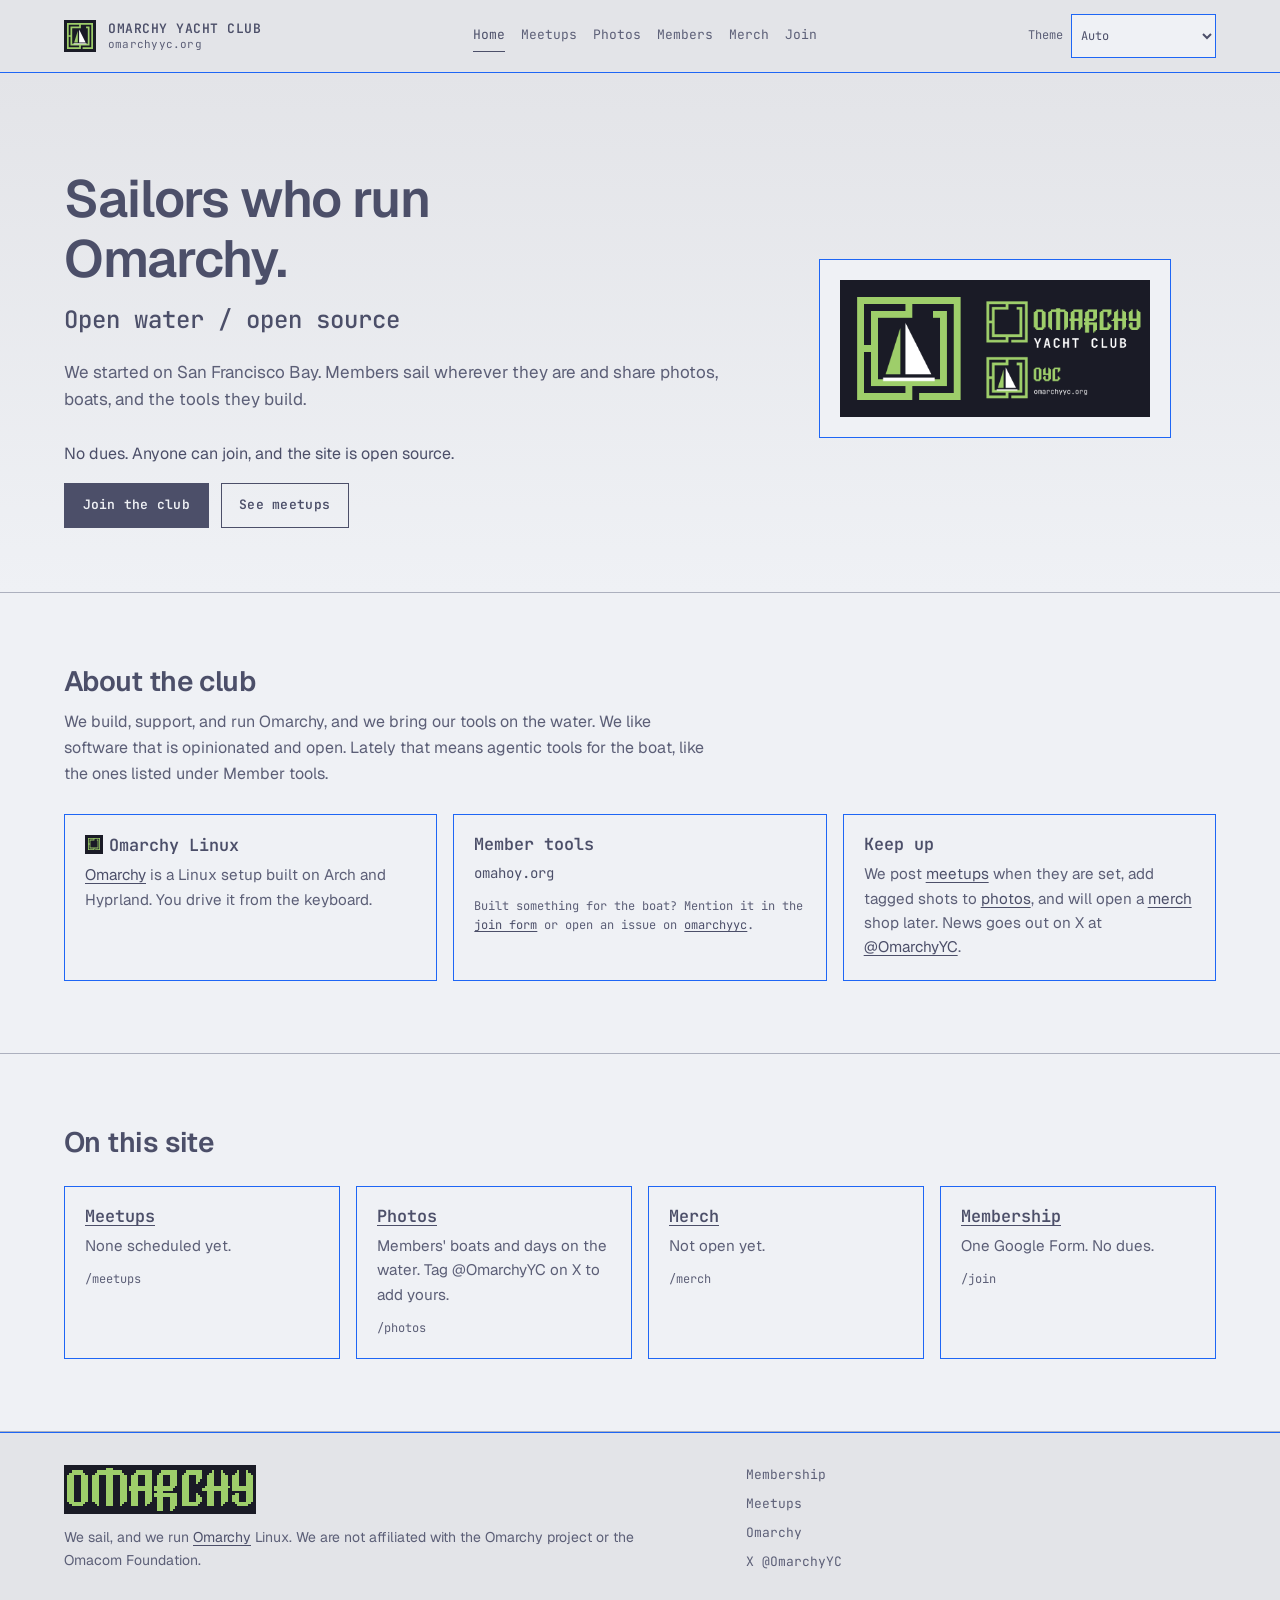
==== commit f356ec12: "About the club: say what the club is about; drop 'no approval' lines" ====
--- a/index.html
+++ b/index.html
@@ -109,7 +109,7 @@
       <div class="container">
         <div class="section-header">
           <h2>About the club</h2>
-          <p>You join with one form and nobody approves it. If you want, you can list yourself in the member directory.</p>
+          <p>We build, support, and run Omarchy, and we bring our tools on the water. We like software that is opinionated and open. Lately that means agentic tools for the boat, like the ones listed under Member tools.</p>
         </div>
         <div class="card-grid">
           <article class="card">
@@ -155,7 +155,7 @@
           </article>
           <article class="card">
             <h3><a href="/join">Membership</a></h3>
-            <p>One Google Form. No dues, no approval.</p>
+            <p>One Google Form. No dues.</p>
             <p class="meta">/join</p>
           </article>
         </div>
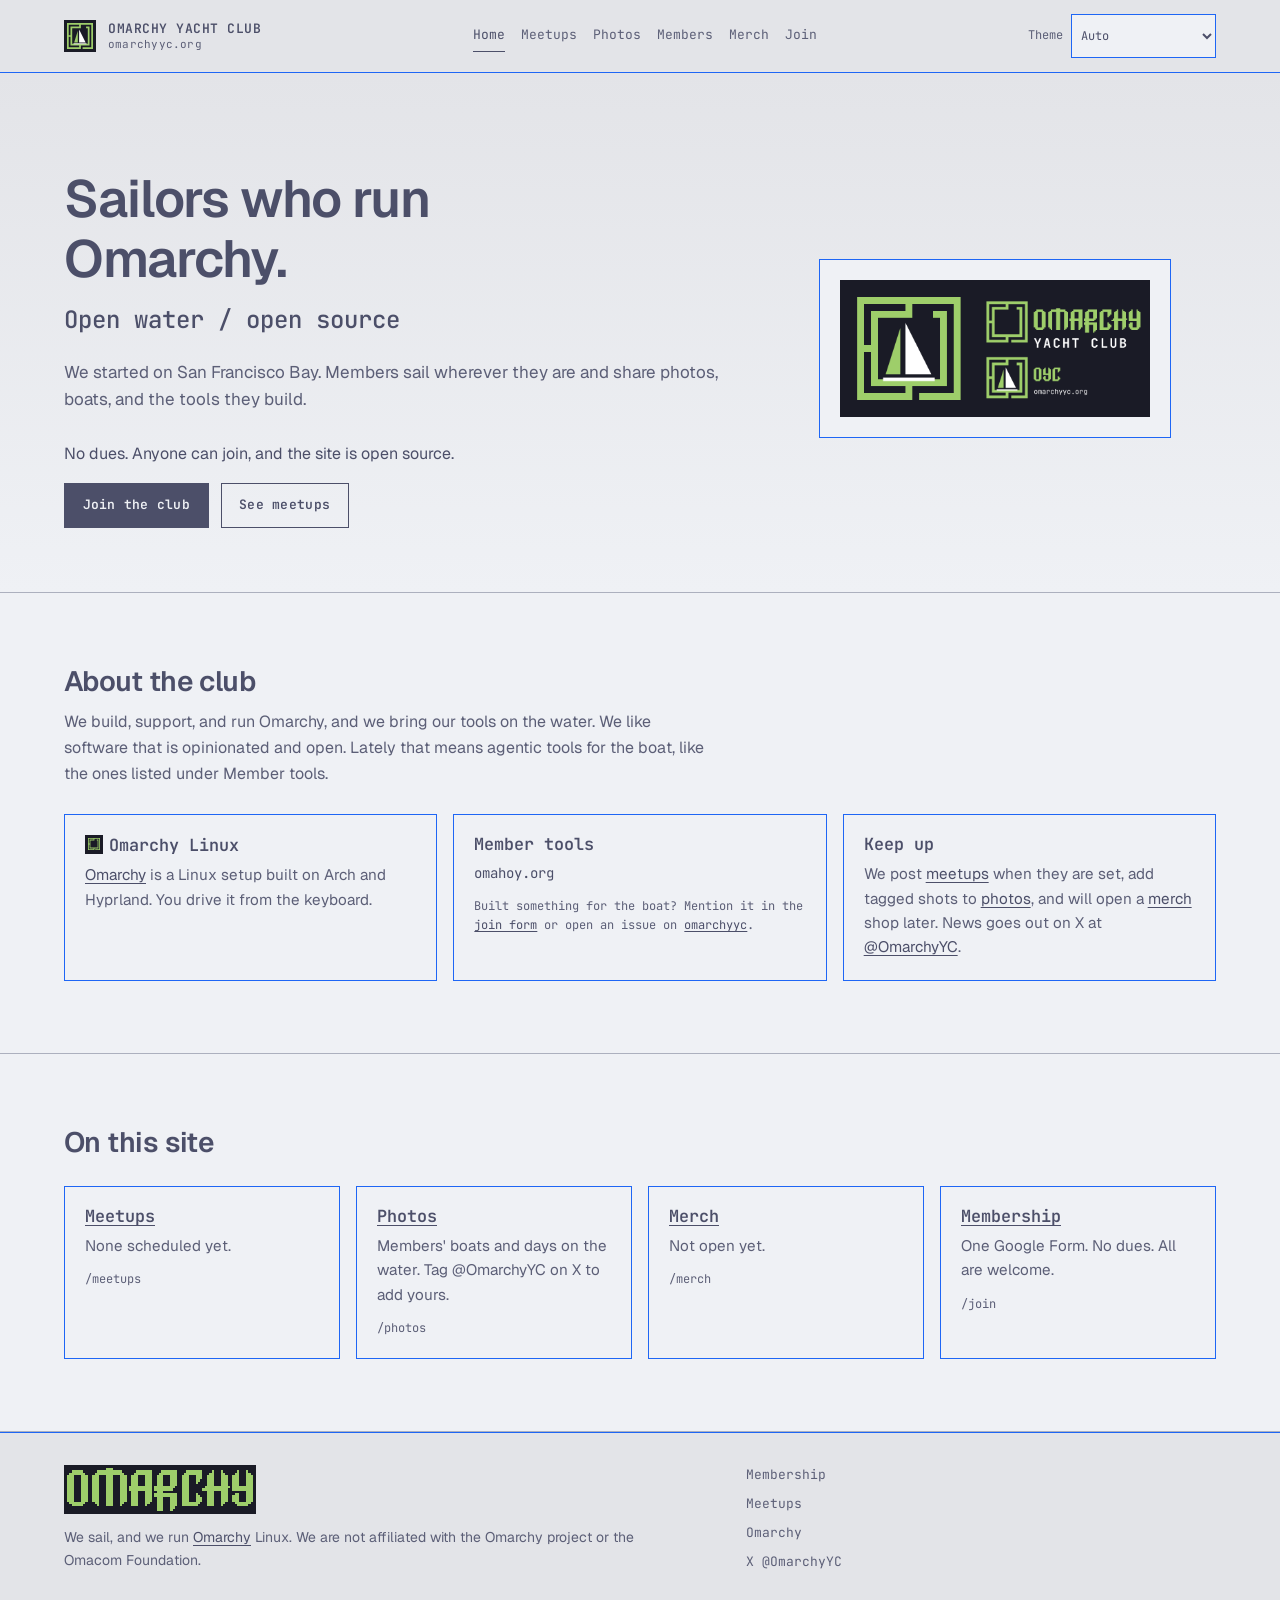
==== commit 4814d9cd: "Say 'All are welcome' where approval lines were" ====
--- a/index.html
+++ b/index.html
@@ -155,7 +155,7 @@
           </article>
           <article class="card">
             <h3><a href="/join">Membership</a></h3>
-            <p>One Google Form. No dues.</p>
+            <p>One Google Form. No dues. All are welcome.</p>
             <p class="meta">/join</p>
           </article>
         </div>
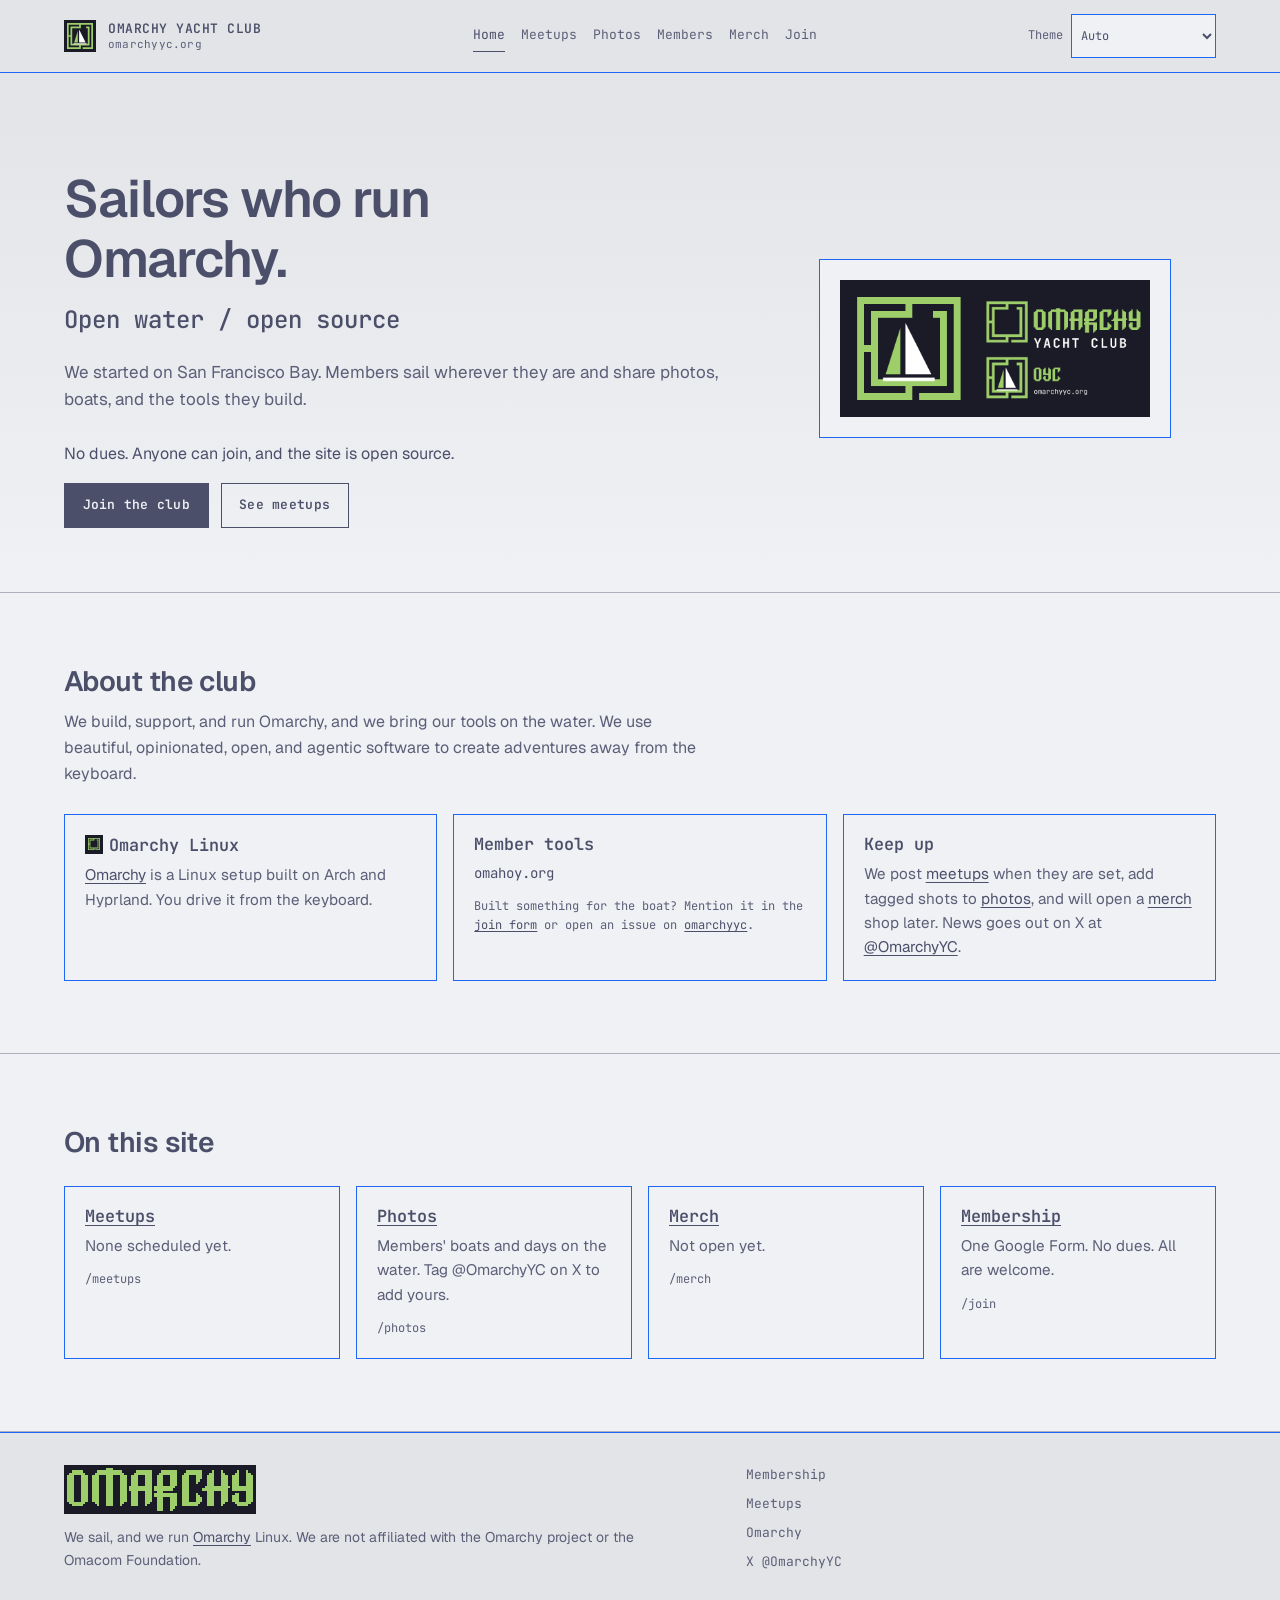
==== commit 46fe5057: "About the club: Casey's wording" ====
--- a/index.html
+++ b/index.html
@@ -109,7 +109,7 @@
       <div class="container">
         <div class="section-header">
           <h2>About the club</h2>
-          <p>We build, support, and run Omarchy, and we bring our tools on the water. We like software that is opinionated and open. Lately that means agentic tools for the boat, like the ones listed under Member tools.</p>
+          <p>We build, support, and run Omarchy, and we bring our tools on the water. We use beautiful, opinionated, open, and agentic software to create adventures away from the keyboard.</p>
         </div>
         <div class="card-grid">
           <article class="card">
